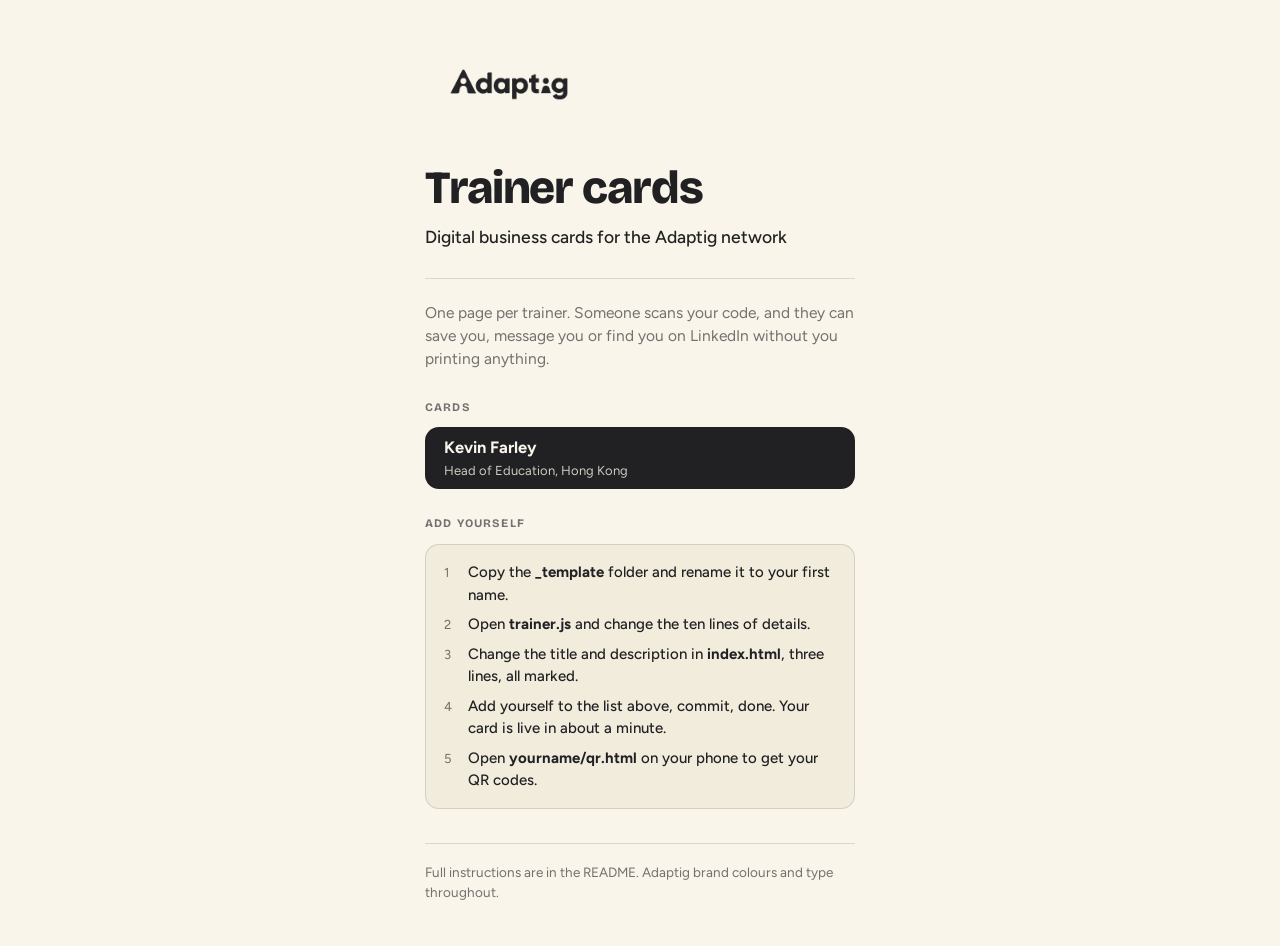
==== index.html @ 659c8217 "Adaptig trainer cards: template, shared styles, Kevin's card" ====
<!DOCTYPE html>
<html lang="en">
<head>
<meta charset="utf-8">
<meta name="viewport" content="width=device-width, initial-scale=1, viewport-fit=cover">
<title>Adaptig trainer cards</title>
<meta name="description" content="Digital business cards for Adaptig trainers. Scan, save, get in touch.">
<meta name="theme-color" content="#f9f5ea">
<link rel="icon" href="data:image/svg+xml,%3Csvg xmlns=%27http://www.w3.org/2000/svg%27 viewBox=%270 0 100 100%27%3E%3Crect width=%27100%27 height=%27100%27 rx=%2722%27 fill=%27%23212124%27/%3E%3Ccircle cx=%2750%27 cy=%2750%27 r=%2716%27 fill=%27%23fa5929%27/%3E%3C/svg%3E">
<link rel="preconnect" href="https://fonts.googleapis.com">
<link rel="preconnect" href="https://fonts.gstatic.com" crossorigin>
<link href="https://fonts.googleapis.com/css2?family=Bricolage+Grotesque:opsz,wght@12..96,400;12..96,700;12..96,800&family=Figtree:wght@400;500;700&display=swap" rel="stylesheet">
<link rel="stylesheet" href="assets/card.css">
</head>
<body>

<main class="card">
  <div class="logo" role="img" aria-label="Adaptig"></div>
  <h1>Trainer cards</h1>
  <p class="role">Digital business cards for the Adaptig network</p>
  <hr class="rule">
  <p class="blurb">One page per trainer. Someone scans your code, and they can save you, message you or find you on LinkedIn without you printing anything.</p>

  <p class="label">Cards</p>
  <div class="stack">
    <a class="btn btn--charcoal" href="kevin/">
      <span class="txt">Kevin Farley<span class="sub">Head of Education, Hong Kong</span></span>
    </a>
  </div>

  <div class="spacer"></div>

  <p class="label">Add yourself</p>
  <div class="details">
    <dl>
      <dt>1</dt><dd>Copy the <strong>_template</strong> folder and rename it to your first name.</dd>
      <dt>2</dt><dd>Open <strong>trainer.js</strong> and change the ten lines of details.</dd>
      <dt>3</dt><dd>Change the title and description in <strong>index.html</strong>, three lines, all marked.</dd>
      <dt>4</dt><dd>Add yourself to the list above, commit, done. Your card is live in about a minute.</dd>
      <dt>5</dt><dd>Open <strong>yourname/qr.html</strong> on your phone to get your QR codes.</dd>
    </dl>
  </div>

  <footer>
    Full instructions are in the README. Adaptig brand colours and type throughout.
  </footer>
</main>

</body>
</html>
---- assets/card.css ----
/* Adaptig trainer card — shared styles.
   Colour and type follow the Adaptig brand pack. Six colours, no seventh.
   Bricolage Grotesque and Figtree are the open-licence stand-ins for
   Proxima Nova, which cannot be redistributed. */

:root{
  --paper-beige:#f9f5ea;
  --paper-deep:#f2ecdc;
  --charcoal:#212124;
  --orange:#fa5929;
  --aqua:#0a66db;
  --green:#30966b;
  --sky:#abc9f5;
  --rule:rgba(33,33,36,.14);
  --ink-soft:rgba(33,33,36,.62);
  --font-display:'Bricolage Grotesque',-apple-system,BlinkMacSystemFont,'Segoe UI',sans-serif;
  --font-body:'Figtree',-apple-system,BlinkMacSystemFont,'Segoe UI',sans-serif;
  color-scheme: light;
}

*{box-sizing:border-box}
html{-webkit-text-size-adjust:100%}
body{
  margin:0;
  background:var(--paper-beige);
  color:var(--charcoal);
  font-family:var(--font-body);
  font-size:16px;
  line-height:1.5;
  -webkit-font-smoothing:antialiased;
  display:flex;
  justify-content:center;
  padding:0 20px calc(44px + env(safe-area-inset-bottom));
}

.card{
  width:100%;
  max-width:430px;
  padding-top:calc(44px + env(safe-area-inset-top));
}

/* ---------- header ---------- */
.logo{
  display:block;width:168px;margin:0 0 40px;
  aspect-ratio:6501/3126;
  background:url("[data-uri]") left center/contain no-repeat;
}

h1{
  font-family:var(--font-display);
  font-weight:800;
  font-size:clamp(36px,10.5vw,46px);
  line-height:1.02;
  letter-spacing:-.024em;
  text-wrap:balance;
  margin:0 0 12px;
}
.role{font-size:17.5px;font-weight:500;margin:0}
.meta{font-size:15px;color:var(--ink-soft);margin:3px 0 0}

.rule{height:1px;background:var(--rule);border:0;margin:28px 0 22px}
.blurb{font-size:15.5px;color:var(--ink-soft);margin:0 0 28px}

/* ---------- sections ---------- */
.label{
  font-family:var(--font-display);
  font-size:11.5px;font-weight:700;
  letter-spacing:.1em;text-transform:uppercase;
  color:var(--ink-soft);
  margin:0 0 11px;
}
.stack{display:flex;flex-direction:column;gap:10px}
.spacer{height:26px}

/* ---------- buttons ----------
   Every button carries a brand colour, and the colour means something:
   orange is the loud accent on the main action, green and aqua match the
   channels people already recognise, charcoal holds the middle, sky blue
   is the palette's designated secondary surface. */
.btn{
  display:flex;align-items:center;gap:14px;
  min-height:62px;padding:0 18px;
  border-radius:14px;
  border:1.5px solid transparent;
  background:transparent;
  font-family:var(--font-body);
  font-size:16.5px;font-weight:700;
  text-decoration:none;width:100%;text-align:left;
  cursor:pointer;-webkit-tap-highlight-color:transparent;
  transition:transform .08s ease;
}
.btn:active{transform:translateY(1px)}
.btn:focus-visible{outline:3px solid var(--charcoal);outline-offset:3px}
.btn .ic{flex:0 0 22px;width:22px;height:22px;display:block}
.btn .txt{flex:1 1 auto;min-width:0}
.btn .sub{
  display:block;font-size:13px;font-weight:400;opacity:.8;margin-top:1px;
  overflow:hidden;text-overflow:ellipsis;white-space:nowrap;
}
.btn .chev{flex:0 0 auto;opacity:.5}

.btn--orange  {background:var(--orange);  color:var(--paper-beige)}
.btn--green   {background:var(--green);   color:var(--paper-beige)}
.btn--aqua    {background:var(--aqua);    color:var(--paper-beige)}
.btn--charcoal{background:var(--charcoal);color:var(--paper-beige)}
.btn--sky     {background:var(--sky);     color:var(--charcoal)}
.btn--sky:focus-visible{outline-color:var(--aqua)}

/* ---------- details panel ---------- */
.details{
  margin-top:12px;
  background:var(--paper-deep);
  border:1px solid var(--rule);
  border-radius:14px;
  padding:16px 18px;
  font-size:15px;
}
.details dl{margin:0;display:grid;grid-template-columns:auto 1fr;gap:7px 16px;align-items:baseline}
.details dt{color:var(--ink-soft);font-size:13px;letter-spacing:.02em}
.details dd{margin:0;font-weight:500;word-break:break-word;-webkit-user-select:text;user-select:text}
.details dd a{color:var(--aqua);text-decoration:none}
.note{
  display:block;margin-top:14px;font-size:13.5px;
  font-weight:700;color:var(--green);
}

footer{
  margin-top:34px;padding-top:18px;
  border-top:1px solid var(--rule);
  font-size:13.5px;color:var(--ink-soft);
}
footer a{color:var(--ink-soft)}

/* ---------- QR view (/kevin/qr.html) ---------- */
.qrwrap{
  margin:0 0 22px;
  padding:22px;
  background:var(--paper-beige);
  border:5px solid var(--charcoal);
  border-radius:24px;
}
.qrwrap canvas,.qrwrap img{display:block;width:100%;height:auto;image-rendering:pixelated}
.qrhead{
  font-family:var(--font-display);font-weight:800;
  font-size:30px;color:var(--orange);margin:0 0 6px;
}
.qrsub{font-size:15.5px;color:var(--ink-soft);margin:0 0 26px}
.switch{
  display:inline-flex;gap:8px;margin:0 0 22px;
  background:var(--paper-deep);border:1px solid var(--rule);
  border-radius:999px;padding:4px;
}
.switch button{
  border:0;background:transparent;border-radius:999px;
  font-family:var(--font-body);font-size:14px;font-weight:700;
  padding:9px 16px;color:var(--ink-soft);cursor:pointer;
}
.switch button[aria-selected="true"]{background:var(--charcoal);color:var(--paper-beige)}

@media (prefers-reduced-motion: reduce){*{transition:none!important}}
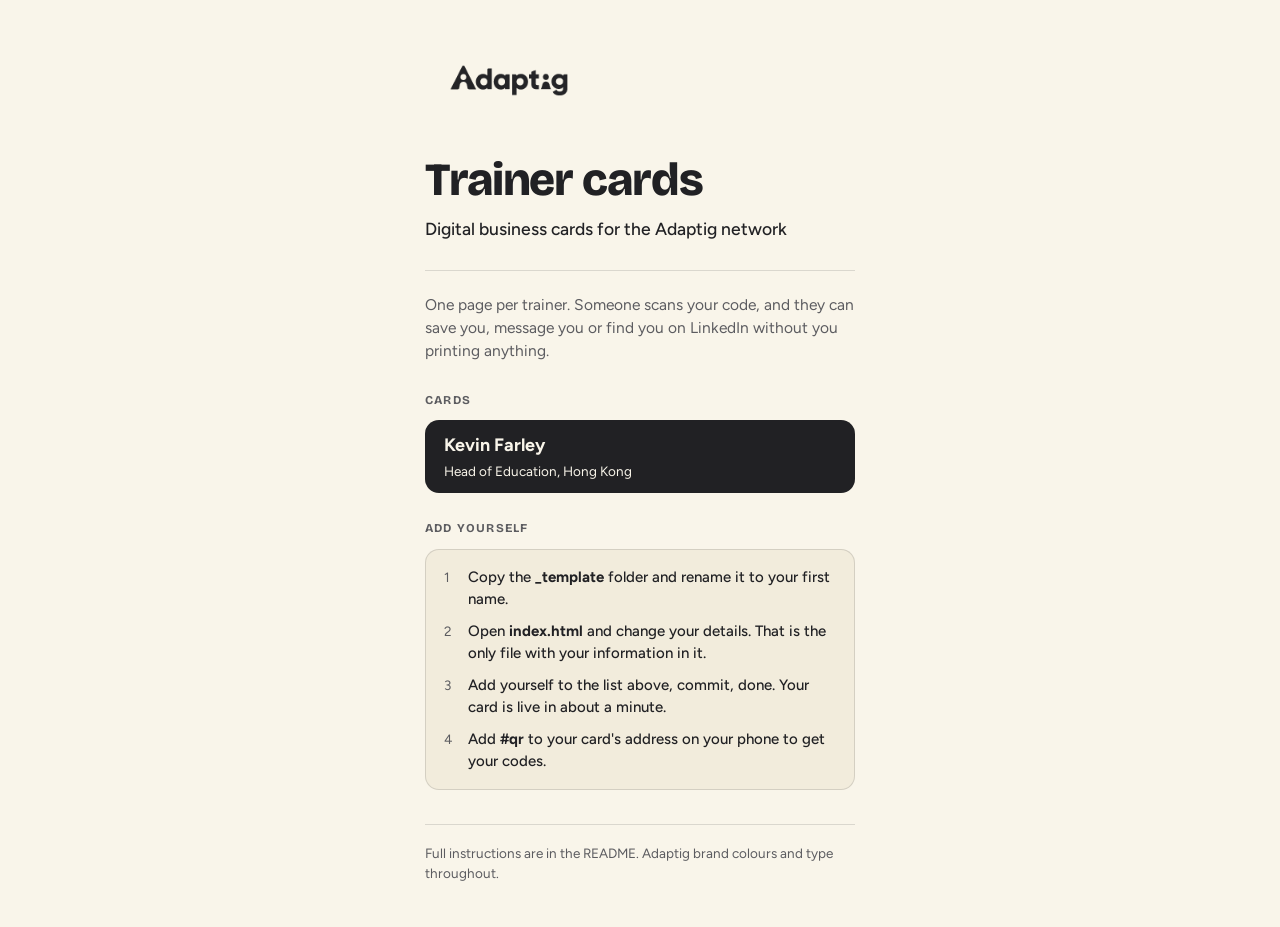
==== commit d598a96e: "Works without JavaScript, one file per trainer, own QR encoder" ====
--- a/index.html
+++ b/index.html
@@ -34,10 +34,9 @@
   <div class="details">
     <dl>
       <dt>1</dt><dd>Copy the <strong>_template</strong> folder and rename it to your first name.</dd>
-      <dt>2</dt><dd>Open <strong>trainer.js</strong> and change the ten lines of details.</dd>
-      <dt>3</dt><dd>Change the title and description in <strong>index.html</strong>, three lines, all marked.</dd>
-      <dt>4</dt><dd>Add yourself to the list above, commit, done. Your card is live in about a minute.</dd>
-      <dt>5</dt><dd>Open <strong>yourname/qr.html</strong> on your phone to get your QR codes.</dd>
+      <dt>2</dt><dd>Open <strong>index.html</strong> and change your details. That is the only file with your information in it.</dd>
+      <dt>3</dt><dd>Add yourself to the list above, commit, done. Your card is live in about a minute.</dd>
+      <dt>4</dt><dd>Add <strong>#qr</strong> to your card's address on your phone to get your codes.</dd>
     </dl>
   </div>
 
--- a/assets/card.css
+++ b/assets/card.css
@@ -1,7 +1,14 @@
 /* Adaptig trainer card — shared styles.
-   Colour and type follow the Adaptig brand pack. Six colours, no seventh.
-   Bricolage Grotesque and Figtree are the open-licence stand-ins for
-   Proxima Nova, which cannot be redistributed. */
+
+   Six brand colours, no seventh. Bricolage Grotesque and Figtree are the
+   open-licence stand-ins for Proxima Nova, which is licensed to Adaptig and
+   cannot be redistributed in a public repository.
+
+   One deliberate derived value: --green-aa. Leaf Green at full strength gives
+   charcoal text 4.36:1, just under the 4.5:1 that WCAG AA asks for. It is
+   lifted 4% toward white, which the brand pack allows ("tints of these six are
+   allowed"), to reach 4.61:1. Every button below clears AA on both its title
+   and its sub-label; the numbers are in the comment beside each one. */
 
 :root{
   --paper-beige:#f9f5ea;
@@ -10,9 +17,10 @@
   --orange:#fa5929;
   --aqua:#0a66db;
   --green:#30966b;
+  --green-aa:#389a71;   /* Leaf Green + 4% white, so charcoal clears AA */
   --sky:#abc9f5;
   --rule:rgba(33,33,36,.14);
-  --ink-soft:rgba(33,33,36,.62);
+  --ink-soft:#5c5c60;   /* 7.0:1 on paper beige */
   --font-display:'Bricolage Grotesque',-apple-system,BlinkMacSystemFont,'Segoe UI',sans-serif;
   --font-body:'Figtree',-apple-system,BlinkMacSystemFont,'Segoe UI',sans-serif;
   color-scheme: light;
@@ -32,19 +40,22 @@
   justify-content:center;
   padding:0 20px calc(44px + env(safe-area-inset-bottom));
 }
-
-.card{
+body.qrmode{padding-bottom:24px}
+
+.card,.qrview{
   width:100%;
   max-width:430px;
-  padding-top:calc(44px + env(safe-area-inset-top));
-}
+  padding-top:calc(40px + env(safe-area-inset-top));
+}
+[hidden]{display:none!important}
 
 /* ---------- header ---------- */
 .logo{
-  display:block;width:168px;margin:0 0 40px;
+  display:block;width:168px;margin:0 0 36px;
   aspect-ratio:6501/3126;
   background:url("[data-uri]") left center/contain no-repeat;
 }
+.logo--sm{width:104px;margin:0}
 
 h1{
   font-family:var(--font-display);
@@ -64,7 +75,7 @@
 /* ---------- sections ---------- */
 .label{
   font-family:var(--font-display);
-  font-size:11.5px;font-weight:700;
+  font-size:12px;font-weight:700;
   letter-spacing:.1em;text-transform:uppercase;
   color:var(--ink-soft);
   margin:0 0 11px;
@@ -73,18 +84,19 @@
 .spacer{height:26px}
 
 /* ---------- buttons ----------
-   Every button carries a brand colour, and the colour means something:
-   orange is the loud accent on the main action, green and aqua match the
-   channels people already recognise, charcoal holds the middle, sky blue
-   is the palette's designated secondary surface. */
+   Each colour means something rather than decorating: the loud accent goes to
+   the action that matters most, and the two branded channels wear the colours
+   people recognise before they read the word. Sub-labels carry no opacity —
+   hierarchy comes from size and weight, so contrast never drops below the
+   title's. */
 .btn{
   display:flex;align-items:center;gap:14px;
-  min-height:62px;padding:0 18px;
+  min-height:64px;padding:11px 18px;
   border-radius:14px;
   border:1.5px solid transparent;
   background:transparent;
   font-family:var(--font-body);
-  font-size:16.5px;font-weight:700;
+  font-size:18px;font-weight:700;
   text-decoration:none;width:100%;text-align:left;
   cursor:pointer;-webkit-tap-highlight-color:transparent;
   transition:transform .08s ease;
@@ -94,19 +106,21 @@
 .btn .ic{flex:0 0 22px;width:22px;height:22px;display:block}
 .btn .txt{flex:1 1 auto;min-width:0}
 .btn .sub{
-  display:block;font-size:13px;font-weight:400;opacity:.8;margin-top:1px;
+  display:block;font-size:13.5px;font-weight:400;margin-top:2px;
   overflow:hidden;text-overflow:ellipsis;white-space:nowrap;
 }
-.btn .chev{flex:0 0 auto;opacity:.5}
-
-.btn--orange  {background:var(--orange);  color:var(--paper-beige)}
-.btn--green   {background:var(--green);   color:var(--paper-beige)}
-.btn--aqua    {background:var(--aqua);    color:var(--paper-beige)}
-.btn--charcoal{background:var(--charcoal);color:var(--paper-beige)}
-.btn--sky     {background:var(--sky);     color:var(--charcoal)}
-.btn--sky:focus-visible{outline-color:var(--aqua)}
-
-/* ---------- details panel ---------- */
+.btn .chev{flex:0 0 auto}
+
+.btn--orange  {background:var(--orange);  color:var(--charcoal)}    /* 4.99:1 */
+.btn--green   {background:var(--green-aa);color:var(--charcoal)}    /* 4.61:1 */
+.btn--charcoal{background:var(--charcoal);color:var(--paper-beige)} /* 14.7:1 */
+.btn--aqua    {background:var(--aqua);    color:var(--paper-beige)} /* 4.90:1 */
+.btn--sky     {background:var(--sky);     color:var(--charcoal)}    /* 9.49:1 */
+.btn--sky:focus-visible,.btn--charcoal:focus-visible{outline-color:var(--aqua)}
+
+/* ---------- details panel ----------
+   Always visible. It is the card when the script does not run, so it is never
+   put behind a tap. */
 .details{
   margin-top:12px;
   background:var(--paper-deep);
@@ -115,13 +129,14 @@
   padding:16px 18px;
   font-size:15px;
 }
-.details dl{margin:0;display:grid;grid-template-columns:auto 1fr;gap:7px 16px;align-items:baseline}
-.details dt{color:var(--ink-soft);font-size:13px;letter-spacing:.02em}
+.details dl{margin:0;display:grid;grid-template-columns:auto 1fr;gap:9px 16px;align-items:baseline}
+.details dt{color:var(--ink-soft);font-size:13.5px;letter-spacing:.02em}
 .details dd{margin:0;font-weight:500;word-break:break-word;-webkit-user-select:text;user-select:text}
 .details dd a{color:var(--aqua);text-decoration:none}
+.details dd a:hover{text-decoration:underline}
 .note{
-  display:block;margin-top:14px;font-size:13.5px;
-  font-weight:700;color:var(--green);
+  display:block;margin:14px 0 0;font-size:14px;
+  font-weight:700;color:#1f6b4c;   /* Leaf Green shaded to 5.6:1 on paper deep */
 }
 
 footer{
@@ -129,32 +144,92 @@
   border-top:1px solid var(--rule);
   font-size:13.5px;color:var(--ink-soft);
 }
-footer a{color:var(--ink-soft)}
-
-/* ---------- QR view (/kevin/qr.html) ---------- */
-.qrwrap{
-  margin:0 0 22px;
-  padding:22px;
-  background:var(--paper-beige);
-  border:5px solid var(--charcoal);
-  border-radius:24px;
-}
-.qrwrap canvas,.qrwrap img{display:block;width:100%;height:auto;image-rendering:pixelated}
+
+/* ---------- the QR view (#qr) ---------- */
+.qrhead-row{display:flex;align-items:center;justify-content:space-between;margin-bottom:26px}
+.qrback{
+  font-size:14.5px;font-weight:700;color:var(--aqua);text-decoration:none;
+  padding:8px 4px;
+}
+.switch{
+  display:inline-flex;gap:6px;margin:0 0 20px;
+  background:var(--paper-deep);border:1px solid var(--rule);
+  border-radius:999px;padding:4px;
+}
+.switch button{
+  border:0;background:transparent;border-radius:999px;
+  font-family:var(--font-body);font-size:14.5px;font-weight:700;
+  padding:10px 16px;color:var(--ink-soft);cursor:pointer;
+  min-height:44px;
+}
+.switch button[aria-selected="true"]{background:var(--charcoal);color:var(--paper-beige)}
+.switch button:focus-visible{outline:3px solid var(--aqua);outline-offset:2px}
+
+.qrwrap{margin:0 0 20px}
+.qrstage{
+  position:relative;
+  background:#fff;                 /* white ground scans better than beige */
+  border:4px solid var(--charcoal);
+  border-radius:20px;
+  padding:10px;
+  cursor:zoom-in;
+}
+.qrstage:focus-visible{outline:3px solid var(--aqua);outline-offset:3px}
+.qrstage img{display:block;width:100%;height:auto;image-rendering:pixelated}
+.qrtap{
+  margin:10px 0 0;text-align:center;
+  font-size:13.5px;color:var(--ink-soft);
+}
+
+/* The Adaptig mark in the middle of the code. It covers about 5% of the code
+   area, against correction levels that reconstruct 15% (contact) and 25%
+   (link) — three to five times the headroom needed. Do not enlarge it. */
+.qrmark{
+  position:absolute;
+  top:50%;left:50%;
+  transform:translate(-50%,-50%);
+  width:20%;
+  aspect-ratio:1/1;
+  background:#fff;
+  border-radius:14%;
+  display:grid;place-items:center;
+  pointer-events:none;
+}
+.qrmark i{
+  display:block;width:72%;aspect-ratio:1/1;
+  background:url("[data-uri]") center/contain no-repeat;
+}
+
 .qrhead{
   font-family:var(--font-display);font-weight:800;
-  font-size:30px;color:var(--orange);margin:0 0 6px;
-}
-.qrsub{font-size:15.5px;color:var(--ink-soft);margin:0 0 26px}
-.switch{
-  display:inline-flex;gap:8px;margin:0 0 22px;
-  background:var(--paper-deep);border:1px solid var(--rule);
-  border-radius:999px;padding:4px;
-}
-.switch button{
-  border:0;background:transparent;border-radius:999px;
-  font-family:var(--font-body);font-size:14px;font-weight:700;
-  padding:9px 16px;color:var(--ink-soft);cursor:pointer;
-}
-.switch button[aria-selected="true"]{background:var(--charcoal);color:var(--paper-beige)}
+  font-size:30px;color:var(--charcoal);margin:0 0 6px;
+}
+.qrsub{font-size:15.5px;color:var(--ink-soft);margin:0 0 24px}
+
+/* Fullscreen: the biggest single win on a real scan. Plain white ground,
+   nothing else on screen, modules as large as the display allows. */
+.qrview.full{
+  position:fixed;inset:0;z-index:100;
+  max-width:none;padding:0;
+  background:#fff;
+  display:grid;place-items:center;
+}
+.qrview.full > *{display:none}
+.qrview.full .qrwrap{
+  display:block;margin:0;
+  width:min(98vw,88vh);
+}
+.qrview.full .qrstage{
+  border:0;border-radius:0;padding:0;cursor:zoom-out;
+}
+.qrview.full .qrtap{
+  position:fixed;left:0;right:0;bottom:calc(14px + env(safe-area-inset-bottom));
+  color:#6b6b70;
+}
 
 @media (prefers-reduced-motion: reduce){*{transition:none!important}}
+
+@media (prefers-contrast: more){
+  :root{--ink-soft:#3a3a3e;--rule:rgba(33,33,36,.3)}
+  .btn{border-color:var(--charcoal)}
+}
